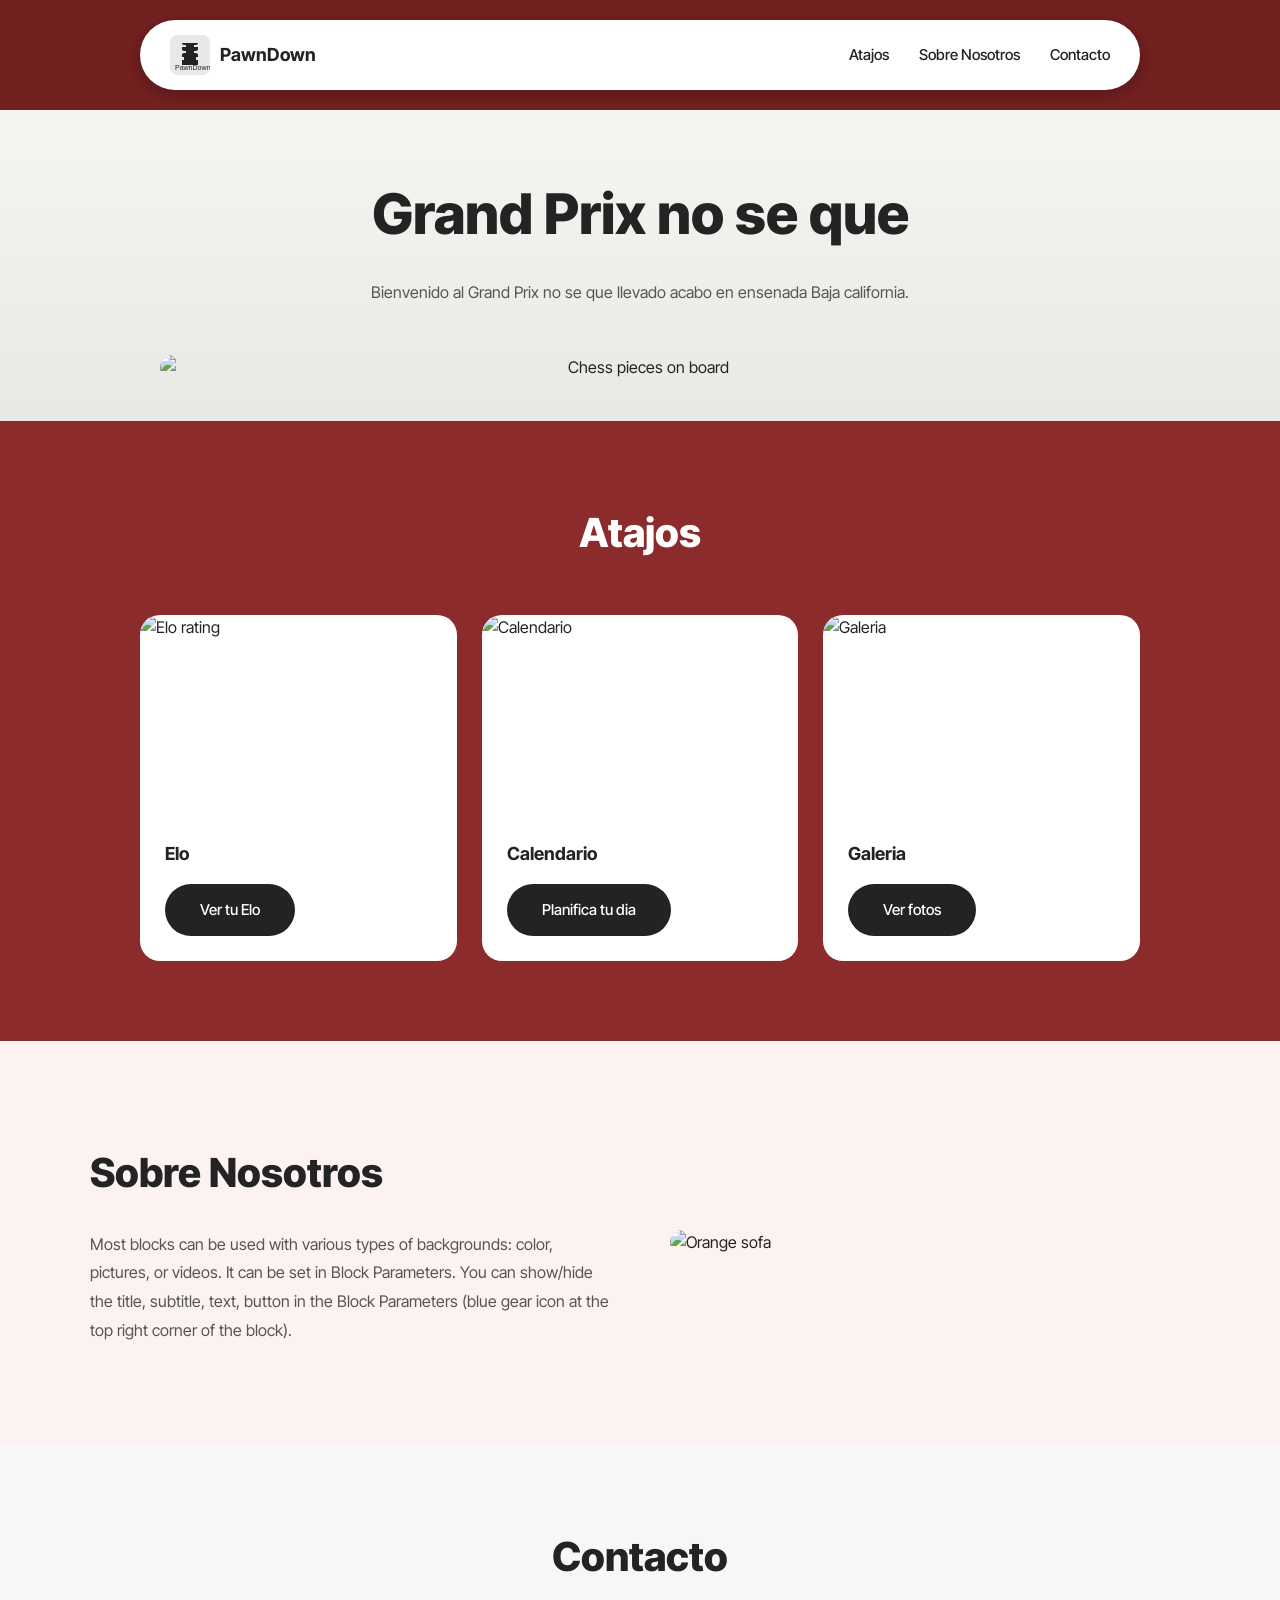
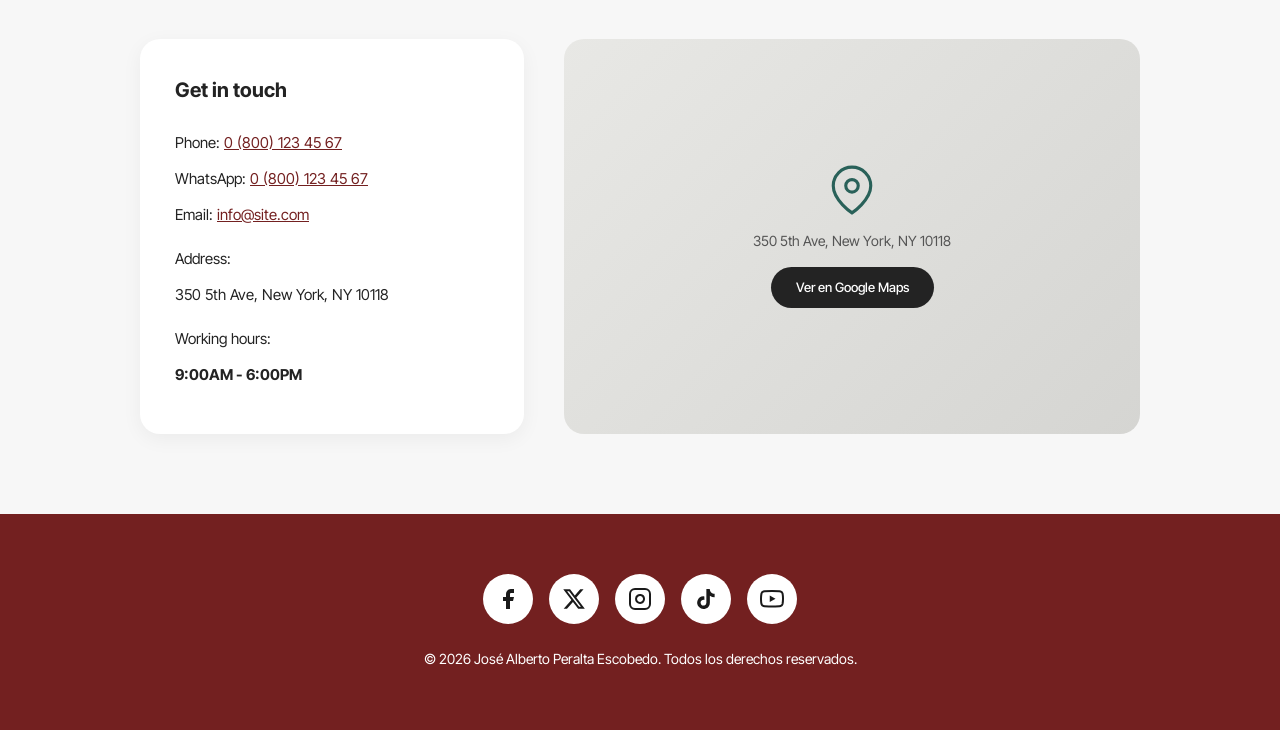
==== index.html @ acad285f "Cambios de diseno, arreglo de visibilidad de toggleMenu" ====
<!DOCTYPE html>
<html lang="es">
<head>
  <meta charset="UTF-8">
  <meta name="viewport" content="width=device-width, initial-scale=1.0">
  <title>Grand Prix - PawnDown</title>
  <link rel="preconnect" href="https://fonts.googleapis.com">
  <link rel="preconnect" href="https://fonts.gstatic.com" crossorigin>
  <link href="https://fonts.googleapis.com/css2?family=Inter+Tight:wght@400;500;600;700;800&display=swap" rel="stylesheet">
  <link rel="stylesheet" href="css/style.css">
  
</head>
<body>
  <!-- Navigation -->
  <nav class="navbar animate-fade-in">
    <a href="#" class="navbar-brand">
      <div class="navbar-logo">
        <svg viewBox="0 0 40 40" fill="none" xmlns="http://www.w3.org/2000/svg">
          <rect width="40" height="40" fill="#e8e8e8"/>
          <path d="M12 30V25H14V22H12V20C12 18.9 12.9 18 14 18H16V16H14C12.9 16 12 15.1 12 14V12H16V10H14C12.9 10 12 9.1 12 8H28C28 9.1 27.1 10 26 10H24V12H28V14C28 15.1 27.1 16 26 16H24V18H26C27.1 18 28 18.9 28 20V22H26V25H28V30H12Z" fill="#232323"/>
          <text x="5" y="35" font-size="7" fill="#232323" font-family="Arial">PawnDown</text>
        </svg>
      </div>
      <span class="navbar-caption">PawnDown</span>
    </a>
    <ul class="nav-links">
      <li><a href="#features">Atajos</a></li>
      <li><a href="#about">Sobre Nosotros</a></li>
      <li><a href="#contact">Contacto</a></li>
    </ul>
    <div class="hamburger" onclick="toggleMenu()">
      <span></span>
      <span></span>
      <span></span>
    </div>
  </nav>

  <!-- Mobile Menu -->
  <div class="mobile-menu" id="mobileMenu">
    <button class="close-menu" onclick="toggleMenu()">&times;</button>
    <a href="#about" onclick="toggleMenu()">Sobre Nosotros</a>
    <a href="#features" onclick="toggleMenu()">Atajos</a>
    <a href="#contact" onclick="toggleMenu()">Contacto</a>
  </div>

  <!-- Hero Section -->
  <section class="hero" id="home">
    <div class="container">
      <h1 class="hero-title animate-fade-in delay-1">Grand Prix no se que</h1>
      <p class="hero-subtitle animate-fade-in delay-2">Bienvenido al Grand Prix no se que llevado acabo en ensenada Baja california.</p>
      <div class="hero-image animate-fade-in delay-4">
        <img src="https://images.unsplash.com/photo-1529699211952-734e80c4d42b?w=960&h=640&fit=crop" alt="Chess pieces on board" loading="lazy">
      </div>
    </div>
  </section>

  <!-- Features Section -->
  <section class="features" id="features">
    <div class="container">
      <h2 class="features-title">Atajos</h2>
      <div class="features-grid">
        <div class="feature-card">
          <div class="feature-image">
            <img src="https://images.unsplash.com/photo-1558618666-fcd25c85cd64?w=400&h=300&fit=crop" alt="Elo rating" loading="lazy">
          </div>
          <div class="feature-content">
            <h3>Elo</h3>
            <a href="tabla.html" class="btn btn-primary">Ver tu Elo</a>
          </div>
        </div>
        <div class="feature-card">
          <div class="feature-image">
            <img src="https://images.unsplash.com/photo-1506784983877-45594efa4cbe?w=400&h=300&fit=crop" alt="Calendario" loading="lazy">
          </div>
          <div class="feature-content">
            <h3>Calendario</h3>
            <a href="calendario.html" class="btn btn-primary">Planifica tu dia</a>
          </div>
        </div>
        <div class="feature-card">
          <div class="feature-image">
            <img src="https://images.unsplash.com/photo-1560472354-b33ff0c44a43?w=400&h=300&fit=crop" alt="Galeria" loading="lazy">
          </div>
          <div class="feature-content">
            <h3>Galeria</h3>
            <a href="galeria.html" class="btn btn-primary">Ver fotos</a>
          </div>
        </div>
      </div>
    </div>
  </section>

  <!-- About Section -->
  <section class="about" id="about">
    <div class="about-grid">
      <div class="about-content">
        <h2>Sobre Nosotros</h2>
        <p>Most blocks can be used with various types of backgrounds: color, pictures, or videos. It can be set in Block Parameters. You can show/hide the title, subtitle, text, button in the Block Parameters (blue gear icon at the top right corner of the block).</p>
      </div>
      <div class="about-image">
        <img src="https://images.unsplash.com/photo-1555041469-a586c61ea9bc?w=600&h=400&fit=crop" alt="Orange sofa" loading="lazy">
      </div>
    </div>
  </section>

  <!-- Contact Section -->
  <section class="contact" id="contact">
    <div class="container">
      <h2 class="contact-title">Contacto</h2>
      <div class="contact-grid">
        <div class="contact-card">
          <h4>Get in touch</h4>
          <ul class="contact-list">
            <li>Phone: <a href="tel:+18001234567">0 (800) 123 45 67</a></li>
            <li>WhatsApp: <a href="https://wa.me/18001234567">0 (800) 123 45 67</a></li>
            <li>Email: <a href="mailto:info@site.com">info@site.com</a></li>
            <li style="margin-top: 20px;">Address:</li>
            <li>350 5th Ave, New York, NY 10118</li>
            <li style="margin-top: 20px;">Working hours:</li>
            <li><strong>9:00AM - 6:00PM</strong></li>
          </ul>
        </div>
        <div class="map-container">
          <div class="map-fallback">
            <svg width="50" height="50" viewBox="0 0 24 24" fill="none" stroke="#296159" stroke-width="1.5">
              <path d="M21 10c0 7-9 13-9 13s-9-6-9-13a9 9 0 0118 0z"/>
              <circle cx="12" cy="10" r="3"/>
            </svg>
            <p style="margin-top: 15px; color: #555; font-size: 14px;">350 5th Ave, New York, NY 10118</p>
            <a href="https://maps.google.com/?q=350+5th+Ave,+New+York,+NY+10118" target="_blank" class="btn btn-primary" style="margin-top: 15px; padding: 10px 25px; font-size: 13px;">Ver en Google Maps</a>
          </div>
        </div>
      </div>
    </div>
  </section>

  <!-- Footer -->
  <footer class="footer">
    <div class="social-links">
                <a href="#" class="social-link">
                    <!-- SVG de Facebook -->
                    <svg xmlns="http://www.w3.org/2000/svg" width="24" height="24" viewBox="0 0 24 24" fill="currentColor"><path d="M18 2h-3a5 5 0 0 0-5 5v3H7v4h3v8h4v-8h3l1-4h-4V7a1 1 0 0 1 1-1h3z"></path></svg>
                </a>
                <a href="#" class="social-link">
                    <!-- SVG de Twitter -->
                    <svg xmlns="http://www.w3.org/2000/svg" width="24" height="24" viewBox="0 0 24 24" fill="currentColor"><path d="M18.244 2.25h3.308l-7.227 8.26 8.502 11.24H16.17l-5.214-6.817L4.99 21.75H1.68l7.73-8.835L1.254 2.25H8.08l4.713 6.231zm-1.161 17.52h1.833L7.084 4.126H5.117z"/></svg>
                </a>
                <a href="https://www.instagram.com/pawndown_oficial/" class="social-link">
                    <!-- SVG de Instagram -->
                    <svg xmlns="http://www.w3.org/2000/svg" width="24" height="24" viewBox="0 0 24 24" fill="currentColor"><rect x="2" y="2" width="20" height="20" rx="5" ry="5" fill="none" stroke="currentColor" stroke-width="2"></rect><path d="M16 11.37A4 4 0 1 1 12.63 8 4 4 0 0 1 16 11.37z" fill="none" stroke="currentColor" stroke-width="2"></path><line x1="17.5" y1="6.5" x2="17.51" y2="6.5" stroke="currentColor" stroke-width="2"></line></svg>
                </a>
                <a href="#" class="social-link">
                    <!-- SVG de TikTok -->
                    <svg xmlns="http://www.w3.org/2000/svg" width="24" height="24" viewBox="0 0 24 24" fill="currentColor"><path d="M19.59 6.69a4.83 4.83 0 0 1-3.77-4.25V2h-3.45v13.67a2.89 2.89 0 0 1-5.2 1.74 2.89 2.89 0 0 1 2.31-4.64 2.93 2.93 0 0 1 .88.13V9.4a6.84 6.84 0 0 0-1-.05A6.33 6.33 0 0 0 5 20.1a6.34 6.34 0 0 0 10.86-4.43v-7a8.16 8.16 0 0 0 4.77 1.52v-3.4a4.85 4.85 0 0 1-1-.1z"/></svg>
                </a>
                <a href="#" class="social-link">
                    <!-- SVG de Youtube-->
                    <svg xmlns="http://www.w3.org/2000/svg" width="24" height="24" viewBox="0 0 24 24" fill="currentColor"><path d="M22.54 6.42a2.78 2.78 0 0 0-1.94-2C18.88 4 12 4 12 4s-6.88 0-8.6.46a2.78 2.78 0 0 0-1.94 2A29 29 0 0 0 1 11.75a29 29 0 0 0 .46 5.33A2.78 2.78 0 0 0 3.4 19c1.72.46 8.6.46 8.6.46s6.88 0 8.6-.46a2.78 2.78 0 0 0 1.94-2 29 29 0 0 0 .46-5.25 29 29 0 0 0-.46-5.33z" fill="none" stroke="currentColor" stroke-width="2"></path><polygon points="9.75 15.02 15.5 11.75 9.75 8.48 9.75 15.02" fill="currentColor"></polygon></svg>
                </a>
            </div>
    <p class="footer-copyright">© 2026 José Alberto Peralta Escobedo. Todos los derechos reservados.</p>
  </footer>
<script src="js/script.js"></script>
</body>
</html>
---- css/style.css ----
:root {
    --color-primary: #8C2B2B;          /* antes #296159 */
    --color-primary-dark: #732020;     /* antes #1d4a44 */
    --color-primary-light: #E57373;    /* antes #3a7d73 */
    --color-background: #fdf2f2;       /* antes #f5f5f2 */
    --color-white: #ffffff;
    --color-black: #1a1a1a;
    --color-text: #333333;
    --color-text-light: #666666;
    --color-border: #e0e0e0;
    --color-accent: #f7f7f7;           /* antes #d0985d */
    --font-family: 'Inter Tight', -apple-system, BlinkMacSystemFont, 'Segoe UI', Roboto, sans-serif;
    --shadow-sm: 0 2px 4px rgba(0, 0, 0, 0.05);
    --shadow-md: 0 4px 12px rgba(0, 0, 0, 0.1);
    --shadow-lg: 0 8px 24px rgba(0, 0, 0, 0.15);
    --radius-sm: 8px;
    --radius-md: 12px;
    --radius-lg: 20px;
    --radius-full: 9999px;
    --transition: all 0.3s ease;
}

* {
  margin: 0;
  padding: 0;
  box-sizing: border-box;
}

html {
  scroll-behavior: smooth;
}

body {
  font-family: 'Inter Tight', sans-serif;
  background-color:#732020;
  color: #232323;
  line-height: 1.6;
  overflow-x: hidden;
}

/* Animations */
@keyframes fadeIn {
  from {
    opacity: 0;
    transform: translateY(20px);
  }
  to {
    opacity: 1;
    transform: translateY(0);
  }
}

.animate-fade-in {
  animation: fadeIn 0.8s ease forwards;
}

.delay-1 { animation-delay: 0.1s; }
.delay-2 { animation-delay: 0.2s; }
.delay-3 { animation-delay: 0.3s; }
.delay-4 { animation-delay: 0.4s; }

/* Container */
.container {
  max-width: 1200px;
  margin: 0 auto;
  padding: 0 20px;
}

/* Navigation */
.navbar {
  background: #fff;
  padding: 15px 30px;
  border-radius: 50px;
  margin: 20px auto;
  max-width: 1000px;
  display: flex;
  justify-content: space-between;
  align-items: center;
  box-shadow: 0 4px 10px 5px rgba(0,0,0,0.15);
  position: sticky;
  top: 20px;
  z-index: 1000;

}

.navbar-brand {
  display: flex;
  align-items: center;
  gap: 10px;
  text-decoration: none;
  color: #232323;
}

.navbar-logo {
  width: 40px;
  height: 40px;
  background: #f0f0f0;
  border-radius: 8px;
  display: flex;
  align-items: center;
  justify-content: center;
  overflow: hidden;
}

.navbar-logo img {
  width: 100%;
  height: 100%;
  object-fit: cover;
}

.navbar-caption {
  font-weight: 700;
  font-size: 18px;
}

.nav-links {
  display: flex;
  gap: 30px;
  list-style: none;
}

.nav-links a {
  text-decoration: none;
  color: #232323;
  font-size: 15px;
  font-weight: 500;
  transition: color 0.3s;
}

.nav-links a:hover {
  color: #A83232;
}

.hamburger {
  display: none;
  flex-direction: column;
  gap: 5px;
  cursor: pointer;
  padding: 5px;
}

.hamburger span {
  width: 25px;
  height: 2px;
  background: #232323;
  transition: all 0.3s;
}

/* Hero Section */
.hero {
  text-align: center;
  padding: 60px 20px 40px;
  background: linear-gradient(180deg, #f5f5f2 0%, #e8e8e5 100%);
}

.hero-title {
  font-size: clamp(2.5rem, 5vw, 3.5rem);
  font-weight: 800;
  margin-bottom: 20px;
  color: #232323;
}

.hero-subtitle {
  font-size: 16px;
  color: #555;
  max-width: 600px;
  margin: 0 auto 30px;
}

.btn {
  display: inline-block;
  padding: 14px 35px;
  border-radius: 50px;
  font-size: 15px;
  font-weight: 500;
  text-decoration: none;
  transition: all 0.3s;
  cursor: pointer;
}

.btn-outline {
  border: 2px solid #232323;
  color: #232323;
  background: transparent;
}

.btn-outline:hover {
  background: #232323;
  color: #fff;
}

.btn-primary {
  background: #232323;
  color: #fff;
  border: none;
}

.btn-primary:hover {
  background: #000;
}

.hero-image {
  margin-top: 50px;
  border-radius: 20px;
  overflow: hidden;
  max-width: 960px;
  margin-left: auto;
  margin-right: auto;
}

.hero-image img {
  width: 100%;
  height: auto;
  display: block;
}

/* Features Section */
.features {
  background: #8C2B2B;
  padding: 80px 20px;
}

.features-title {
  text-align: center;
  font-size: clamp(2rem, 4vw, 2.5rem);
  font-weight: 800;
  color: #fff;
  margin-bottom: 50px;
}

.features-grid {
  display: grid;
  grid-template-columns: repeat(auto-fit, minmax(280px, 1fr));
  gap: 25px;
  max-width: 1000px;
  margin: 0 auto;
}

.feature-card {
  background: #fff;
  border-radius: 20px;
  overflow: hidden;
  transition: transform 0.3s, box-shadow 0.3s;
}

.feature-card:hover {
  transform: translateY(-5px);
  box-shadow: 0 15px 40px rgba(0,0,0,0.15);
}

.feature-image {
  height: 200px;
  overflow: hidden;
}

.feature-image img {
  width: 100%;
  height: 100%;
  object-fit: cover;
  transition: transform 0.3s;
}

.feature-card:hover .feature-image img {
  transform: scale(1.05);
}

.feature-content {
  padding: 25px;
}

.feature-content h3 {
  font-size: 18px;
  font-weight: 700;
  margin-bottom: 15px;
}

/* About Section */
.about {
  background: #fdf2f2;
  padding: 100px 20px;
}

.about-grid {
  display: grid;
  grid-template-columns: 1fr 1fr;
  gap: 60px;
  align-items: center;
  max-width: 1100px;
  margin: 0 auto;
}

.about-content h2 {
  font-size: clamp(2rem, 4vw, 2.5rem);
  font-weight: 800;
  margin-bottom: 25px;
}

.about-content p {
  font-size: 16px;
  color: #555;
  line-height: 1.8;
}

.about-image {
  border-radius: 20px;
  overflow: hidden;
}

.about-image img {
  width: 100%;
  height: auto;
  display: block;
}

/* Contact Section */
.contact {
  padding: 80px 20px;
  background: #f7f7f7
}

.contact-title {
  text-align: center;
  font-size: clamp(2rem, 4vw, 2.5rem);
  font-weight: 800;
  margin-bottom: 50px;
}

.contact-grid {
  display: grid;
  grid-template-columns: 1fr 1.5fr;
  gap: 40px;
  max-width: 1000px;
  margin: 0 auto;
}

.contact-card {
  background: #fff;
  padding: 35px;
  border-radius: 20px;
  box-shadow: 0 5px 20px rgba(0,0,0,0.05);
}

.contact-card h4 {
  font-size: 20px;
  font-weight: 700;
  margin-bottom: 25px;
}

.contact-list {
  list-style: none;
}

.contact-list li {
  margin-bottom: 12px;
  font-size: 15px;
}

.contact-list a {
  color: #732020;
  text-decoration: underline;
}

.contact-list a:hover {
  color: #E57373;
}

.map-container {
  border-radius: 20px;
  overflow: hidden;
  height: 100%;
  min-height: 350px;
}

.map-container iframe {
  width: 100%;
  height: 100%;
  border: none;
}

.map-fallback {
  width: 100%;
  height: 100%;
  background: linear-gradient(135deg, #e8e8e5 0%, #d5d5d2 100%);
  display: flex;
  flex-direction: column;
  align-items: center;
  justify-content: center;
  text-align: center;
  padding: 30px;
}

/* Footer */
.footer {
  background:#732020;
  padding: 60px 20px;
  text-align: center;
}

.social-links {
    display: flex;
    justify-content: center;
    gap: 1rem;
    margin-bottom: 1.5rem;
}

.social-link {
    width: 50px;
    height: 50px;
    display: flex;
    align-items: center;
    justify-content: center;
    background-color: var(--color-white);
    border-radius: var(--radius-full);
    color: var(--color-black);
    transition: var(--transition);
}

.social-link:hover {
    transform: translateY(-3px);
    box-shadow: var(--shadow-md);
}

.social-link svg {
    width: 24px;
    height: 24px;
}

.footer-copyright {
  color: #fff;
  font-size: 14px;
}

/* Mobile Menu */
.mobile-menu {
  display: none;
  position: fixed;
  top: 0;
  left: 0;
  width: 100%;
  height: 100%;
  background: #fff;
  z-index: 999;
  padding: 80px 30px;
  flex-direction: column;
  gap: 30px;
}

.mobile-menu.active {
  display: flex;
}

.mobile-menu a {
  font-size: 24px;
  font-weight: 600;
  color: #232323;
  text-decoration: none;
}

.close-menu {
  position: absolute;
  top: 25px;
  right: 30px;
  font-size: 30px;
  cursor: pointer;
  background: none;
  border: none;
}

/* Responsive */
@media (max-width: 900px) {
  .about-grid {
    grid-template-columns: 1fr;
  }

  .about-image {
    order: -1;
  }

  .contact-grid {
    grid-template-columns: 1fr;
  }
}

@media (max-width: 768px) {
  .navbar {
    margin: 15px;
    padding: 12px 20px;
  }

  .nav-links {
    display: none;
  }

  .hamburger {
    display: flex;
  }

  .hero {
    padding: 40px 20px 30px;
  }

  .hero-title {
    font-size: 2rem;
  }

  .features {
    padding: 60px 20px;
  }

  .features-grid {
    grid-template-columns: 1fr;
    max-width: 400px;
  }

  .about {
    padding: 60px 20px;
  }
}
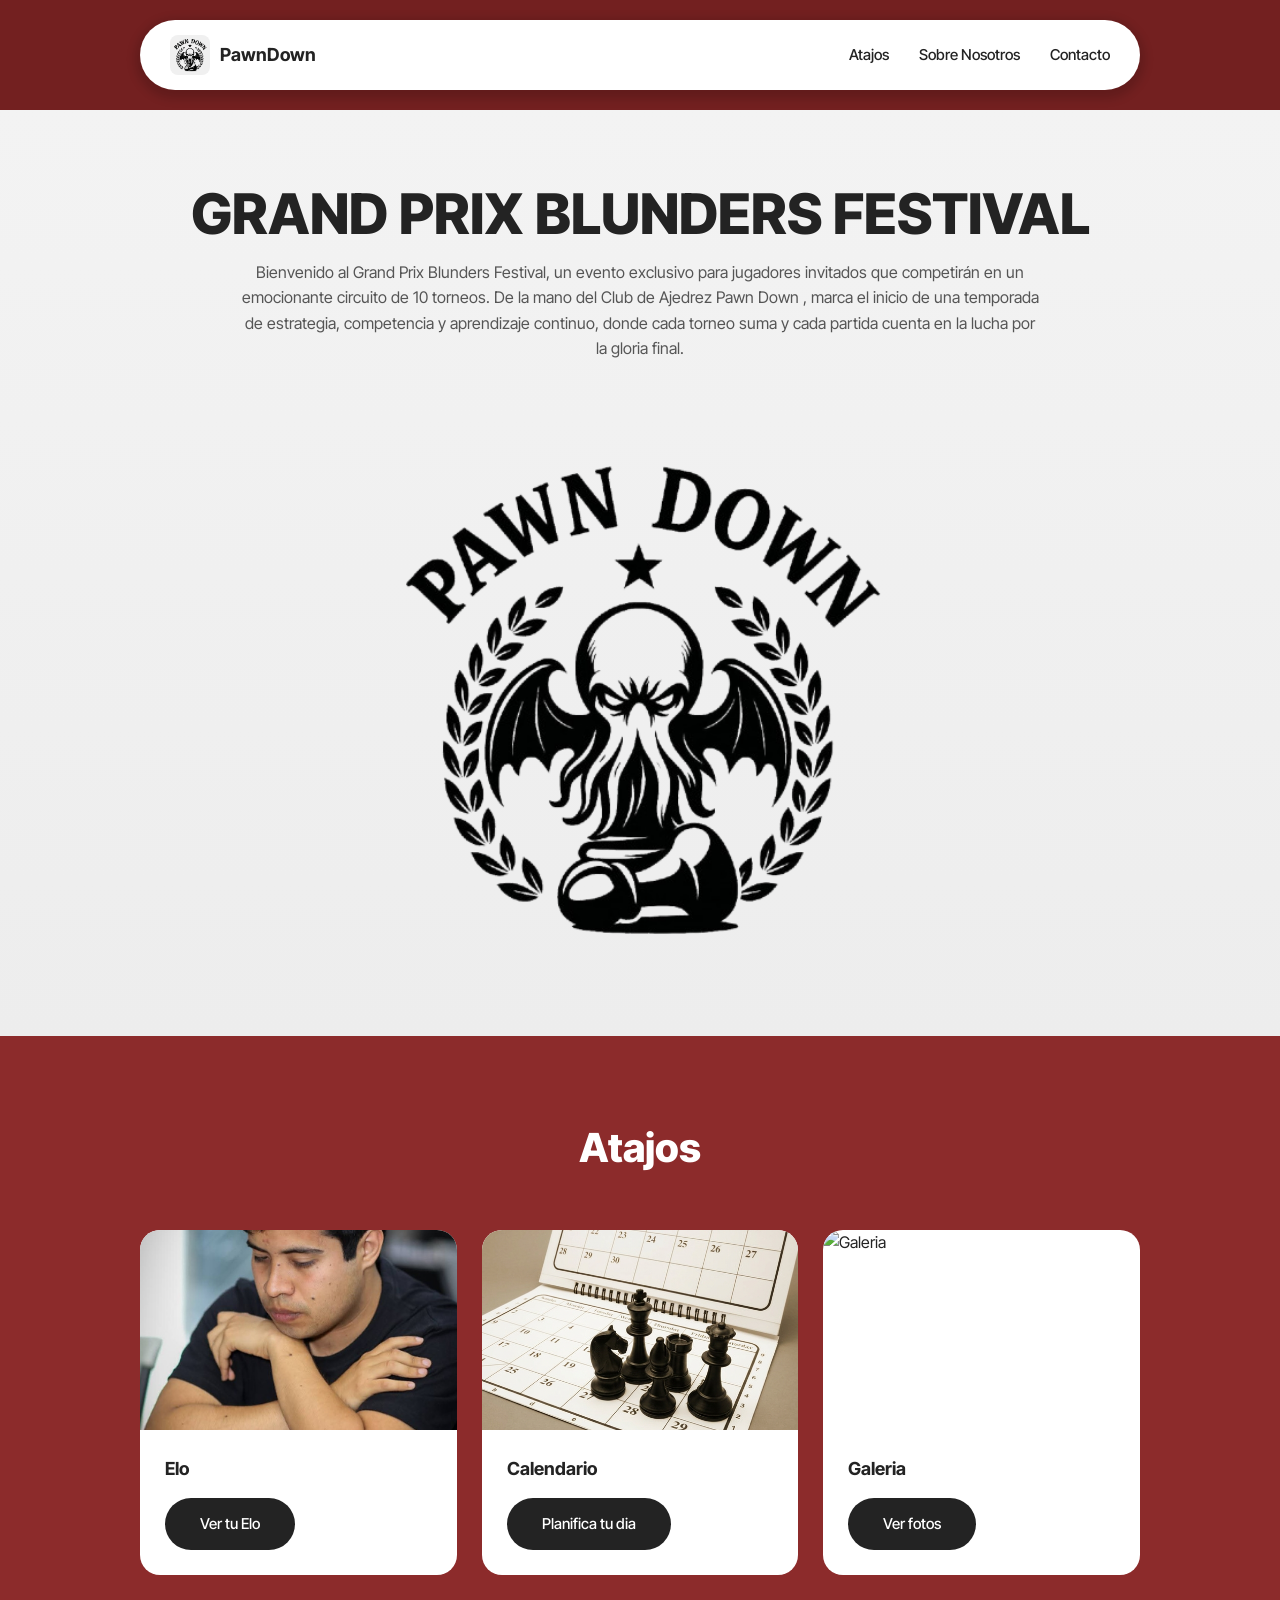
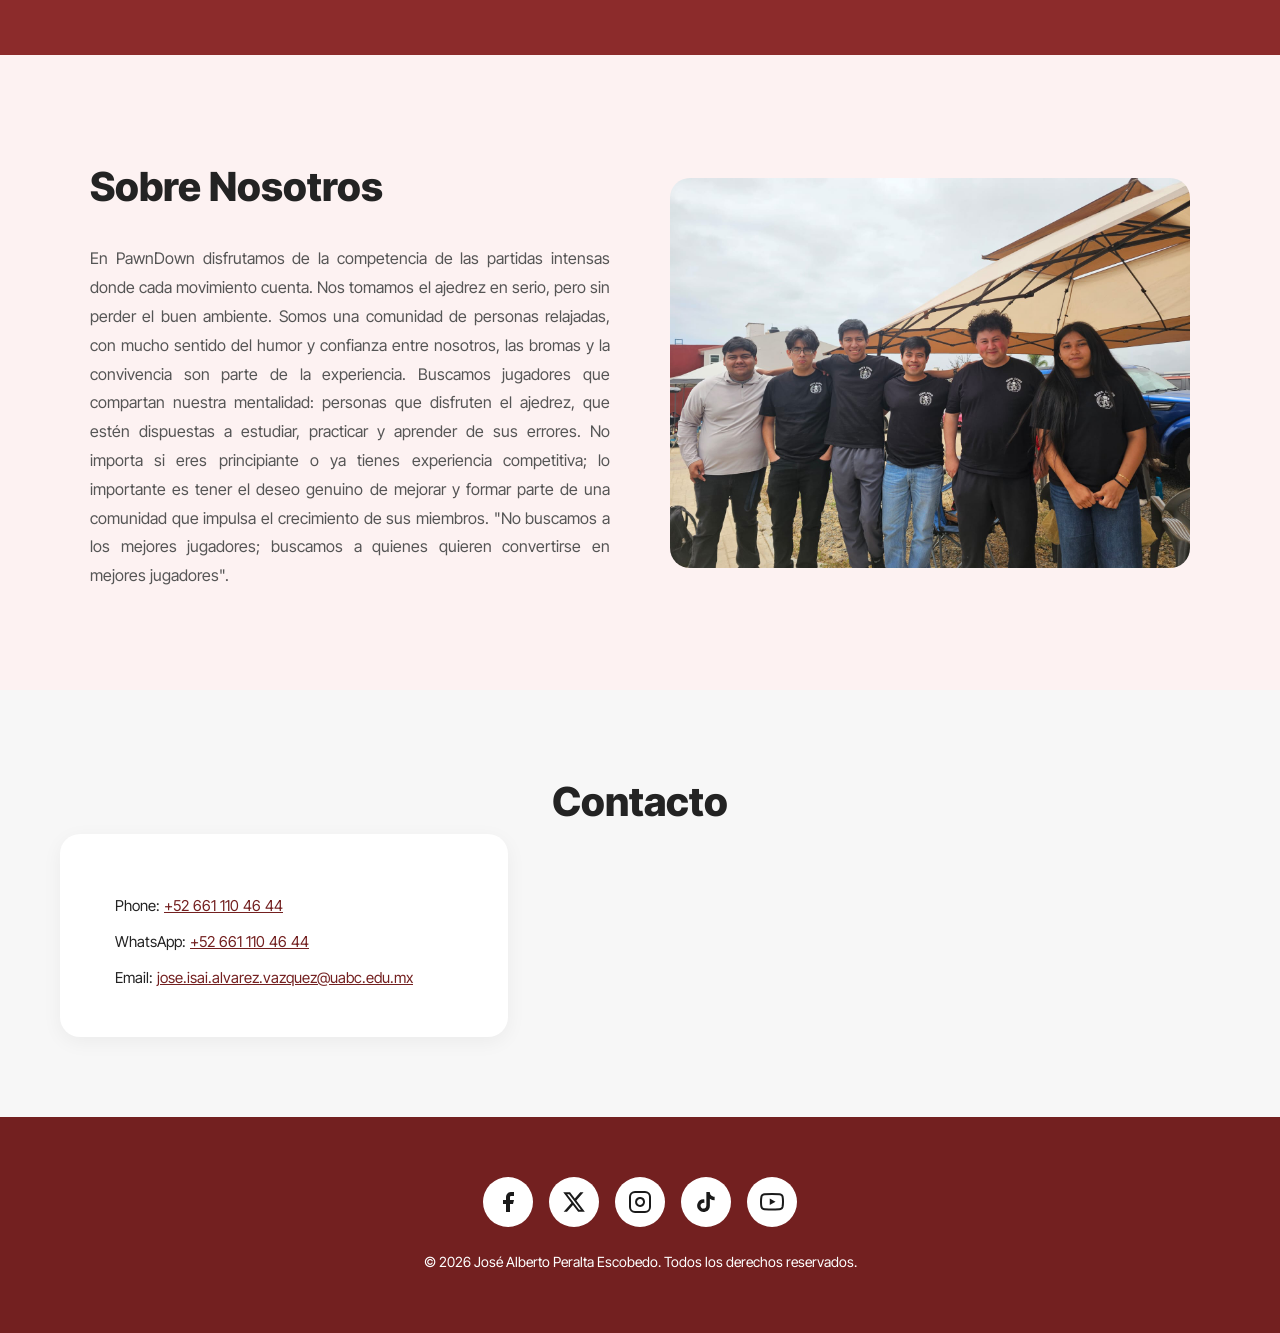
==== commit cadfebfa: "Subiendo Pagina" ====
--- a/index.html
+++ b/index.html
@@ -13,13 +13,9 @@
 <body>
   <!-- Navigation -->
   <nav class="navbar animate-fade-in">
-    <a href="#" class="navbar-brand">
+    <a href="index.html" class="navbar-brand">
       <div class="navbar-logo">
-        <svg viewBox="0 0 40 40" fill="none" xmlns="http://www.w3.org/2000/svg">
-          <rect width="40" height="40" fill="#e8e8e8"/>
-          <path d="M12 30V25H14V22H12V20C12 18.9 12.9 18 14 18H16V16H14C12.9 16 12 15.1 12 14V12H16V10H14C12.9 10 12 9.1 12 8H28C28 9.1 27.1 10 26 10H24V12H28V14C28 15.1 27.1 16 26 16H24V18H26C27.1 18 28 18.9 28 20V22H26V25H28V30H12Z" fill="#232323"/>
-          <text x="5" y="35" font-size="7" fill="#232323" font-family="Arial">PawnDown</text>
-        </svg>
+        <img src="images/logo.png" alt="Logo Pawn Down" class="logo">
       </div>
       <span class="navbar-caption">PawnDown</span>
     </a>
@@ -46,10 +42,14 @@
   <!-- Hero Section -->
   <section class="hero" id="home">
     <div class="container">
-      <h1 class="hero-title animate-fade-in delay-1">Grand Prix no se que</h1>
-      <p class="hero-subtitle animate-fade-in delay-2">Bienvenido al Grand Prix no se que llevado acabo en ensenada Baja california.</p>
+      <h1 class="hero-title animate-fade-in delay-1">GRAND PRIX BLUNDERS FESTIVAL </h1>
+      <p class="hero-subtitle animate-fade-in delay-2">Bienvenido al Grand Prix Blunders Festival, un evento exclusivo para jugadores invitados que competirán
+                                                      en un emocionante circuito de 10 torneos.
+                                                      De la mano del Club de Ajedrez Pawn Down , marca el inicio de una temporada de estrategia, 
+                                                      competencia y aprendizaje continuo, donde cada torneo suma y cada partida cuenta en la lucha por
+                                                      la gloria final.</p>
       <div class="hero-image animate-fade-in delay-4">
-        <img src="https://images.unsplash.com/photo-1529699211952-734e80c4d42b?w=960&h=640&fit=crop" alt="Chess pieces on board" loading="lazy">
+        <img src="images/logo.png" alt="Logo Pawn Down"  width="100">
       </div>
     </div>
   </section>
@@ -61,7 +61,7 @@
       <div class="features-grid">
         <div class="feature-card">
           <div class="feature-image">
-            <img src="https://images.unsplash.com/photo-1558618666-fcd25c85cd64?w=400&h=300&fit=crop" alt="Elo rating" loading="lazy">
+              <img src="images/miguelelo.jpeg" alt="elo" >
           </div>
           <div class="feature-content">
             <h3>Elo</h3>
@@ -70,7 +70,7 @@
         </div>
         <div class="feature-card">
           <div class="feature-image">
-            <img src="https://images.unsplash.com/photo-1506784983877-45594efa4cbe?w=400&h=300&fit=crop" alt="Calendario" loading="lazy">
+            <img src="images/calendario.png" alt="elo" >
           </div>
           <div class="feature-content">
             <h3>Calendario</h3>
@@ -79,7 +79,7 @@
         </div>
         <div class="feature-card">
           <div class="feature-image">
-            <img src="https://images.unsplash.com/photo-1560472354-b33ff0c44a43?w=400&h=300&fit=crop" alt="Galeria" loading="lazy">
+            <img src="https://images.unsplash.com/photo-1586165368502-1bad197a6461?w=800&q=80"" alt="Galeria" loading="lazy">
           </div>
           <div class="feature-content">
             <h3>Galeria</h3>
@@ -95,10 +95,18 @@
     <div class="about-grid">
       <div class="about-content">
         <h2>Sobre Nosotros</h2>
-        <p>Most blocks can be used with various types of backgrounds: color, pictures, or videos. It can be set in Block Parameters. You can show/hide the title, subtitle, text, button in the Block Parameters (blue gear icon at the top right corner of the block).</p>
+          <div class="aboutus"><p>
+            En PawnDown disfrutamos de la competencia de las partidas intensas donde cada movimiento cuenta.
+            Nos tomamos el ajedrez en serio, pero sin perder el buen ambiente. Somos una comunidad de personas
+            relajadas, con mucho sentido del humor y confianza entre nosotros, las bromas y la convivencia son parte de la experiencia.
+            Buscamos jugadores que compartan nuestra mentalidad: personas que disfruten el ajedrez, que estén dispuestas a estudiar,
+            practicar y aprender de sus errores. No importa si eres principiante o ya tienes experiencia competitiva; lo importante es
+            tener el deseo genuino de mejorar y formar parte de una comunidad que impulsa el crecimiento de sus miembros.
+            "No buscamos a los mejores jugadores; buscamos a quienes quieren convertirse en mejores jugadores".</p>
+        </div>
       </div>
       <div class="about-image">
-        <img src="https://images.unsplash.com/photo-1555041469-a586c61ea9bc?w=600&h=400&fit=crop" alt="Orange sofa" loading="lazy">
+        <img src="images/pawndown.jpeg" alt="El pawndown" class="image">
       </div>
     </div>
   </section>
@@ -109,17 +117,19 @@
       <h2 class="contact-title">Contacto</h2>
       <div class="contact-grid">
         <div class="contact-card">
-          <h4>Get in touch</h4>
-          <ul class="contact-list">
-            <li>Phone: <a href="tel:+18001234567">0 (800) 123 45 67</a></li>
-            <li>WhatsApp: <a href="https://wa.me/18001234567">0 (800) 123 45 67</a></li>
-            <li>Email: <a href="mailto:info@site.com">info@site.com</a></li>
-            <li style="margin-top: 20px;">Address:</li>
-            <li>350 5th Ave, New York, NY 10118</li>
-            <li style="margin-top: 20px;">Working hours:</li>
-            <li><strong>9:00AM - 6:00PM</strong></li>
-          </ul>
+          <h4></h4>
+          <div class="container">
+              <div class="columna1">
+                <ul class="contact-list">
+                  <li>Phone: <a href="tel:">+52 661 110 46 44</a></li>
+                  <li>WhatsApp: <a href="https://wa.me/6611104644">+52 661 110 46 44</a></li>
+                  <li>Email: <a href="jose.isai.alvarez.vazquez@uabc.edu.mx">jose.isai.alvarez.vazquez@uabc.edu.mx</a></li>
+                </ul>
+              </div> 
+          </div>
+          
         </div>
+        <!-- 
         <div class="map-container">
           <div class="map-fallback">
             <svg width="50" height="50" viewBox="0 0 24 24" fill="none" stroke="#296159" stroke-width="1.5">
@@ -129,6 +139,7 @@
             <p style="margin-top: 15px; color: #555; font-size: 14px;">350 5th Ave, New York, NY 10118</p>
             <a href="https://maps.google.com/?q=350+5th+Ave,+New+York,+NY+10118" target="_blank" class="btn btn-primary" style="margin-top: 15px; padding: 10px 25px; font-size: 13px;">Ver en Google Maps</a>
           </div>
+          -->
         </div>
       </div>
     </div>
--- a/css/style.css
+++ b/css/style.css
@@ -2,7 +2,7 @@
     --color-primary: #8C2B2B;          /* antes #296159 */
     --color-primary-dark: #732020;     /* antes #1d4a44 */
     --color-primary-light: #E57373;    /* antes #3a7d73 */
-    --color-background: #fdf2f2;       /* antes #f5f5f2 */
+    --color-background: #d9d9d9;       /* antes #f5f5f2 */
     --color-white: #ffffff;
     --color-black: #1a1a1a;
     --color-text: #333333;
@@ -150,20 +150,20 @@
 .hero {
   text-align: center;
   padding: 60px 20px 40px;
-  background: linear-gradient(180deg, #f5f5f2 0%, #e8e8e5 100%);
+  background: linear-gradient(180deg, #f3f3f3 0%, #ededed 100%);
 }
 
 .hero-title {
   font-size: clamp(2.5rem, 5vw, 3.5rem);
   font-weight: 800;
-  margin-bottom: 20px;
+  margin-bottom: 2-10px;
   color: #232323;
 }
 
 .hero-subtitle {
   font-size: 16px;
   color: #555;
-  max-width: 600px;
+  max-width: 800px;
   margin: 0 auto 30px;
 }
 
@@ -188,6 +188,15 @@
   background: #232323;
   color: #fff;
 }
+.caja{
+  width: 370px;      /* tamaño de tu contenedor */
+  height: 200px;
+  overflow: hidden;  /* recorta lo que se salga */
+}
+.caja img {
+  transform: translateY(-3px);
+  transform: translateX(-50px);
+}
 
 .btn-primary {
   background: #232323;
@@ -209,9 +218,9 @@
 }
 
 .hero-image img {
-  width: 100%;
+  width: 60%;
   height: auto;
-  display: block;
+
 }
 
 /* Features Section */
@@ -293,6 +302,7 @@
   font-size: clamp(2rem, 4vw, 2.5rem);
   font-weight: 800;
   margin-bottom: 25px;
+  text-align: justify;
 }
 
 .about-content p {
@@ -322,14 +332,14 @@
   text-align: center;
   font-size: clamp(2rem, 4vw, 2.5rem);
   font-weight: 800;
-  margin-bottom: 50px;
+  margin-bottom: 0px;
 }
 
 .contact-grid {
   display: grid;
   grid-template-columns: 1fr 1.5fr;
   gap: 40px;
-  max-width: 1000px;
+  max-width: 1200px;
   margin: 0 auto;
 }
 
@@ -388,7 +398,9 @@
   text-align: center;
   padding: 30px;
 }
-
+.aboutus{
+  text-align: justify;
+}
 /* Footer */
 .footer {
   background:#732020;
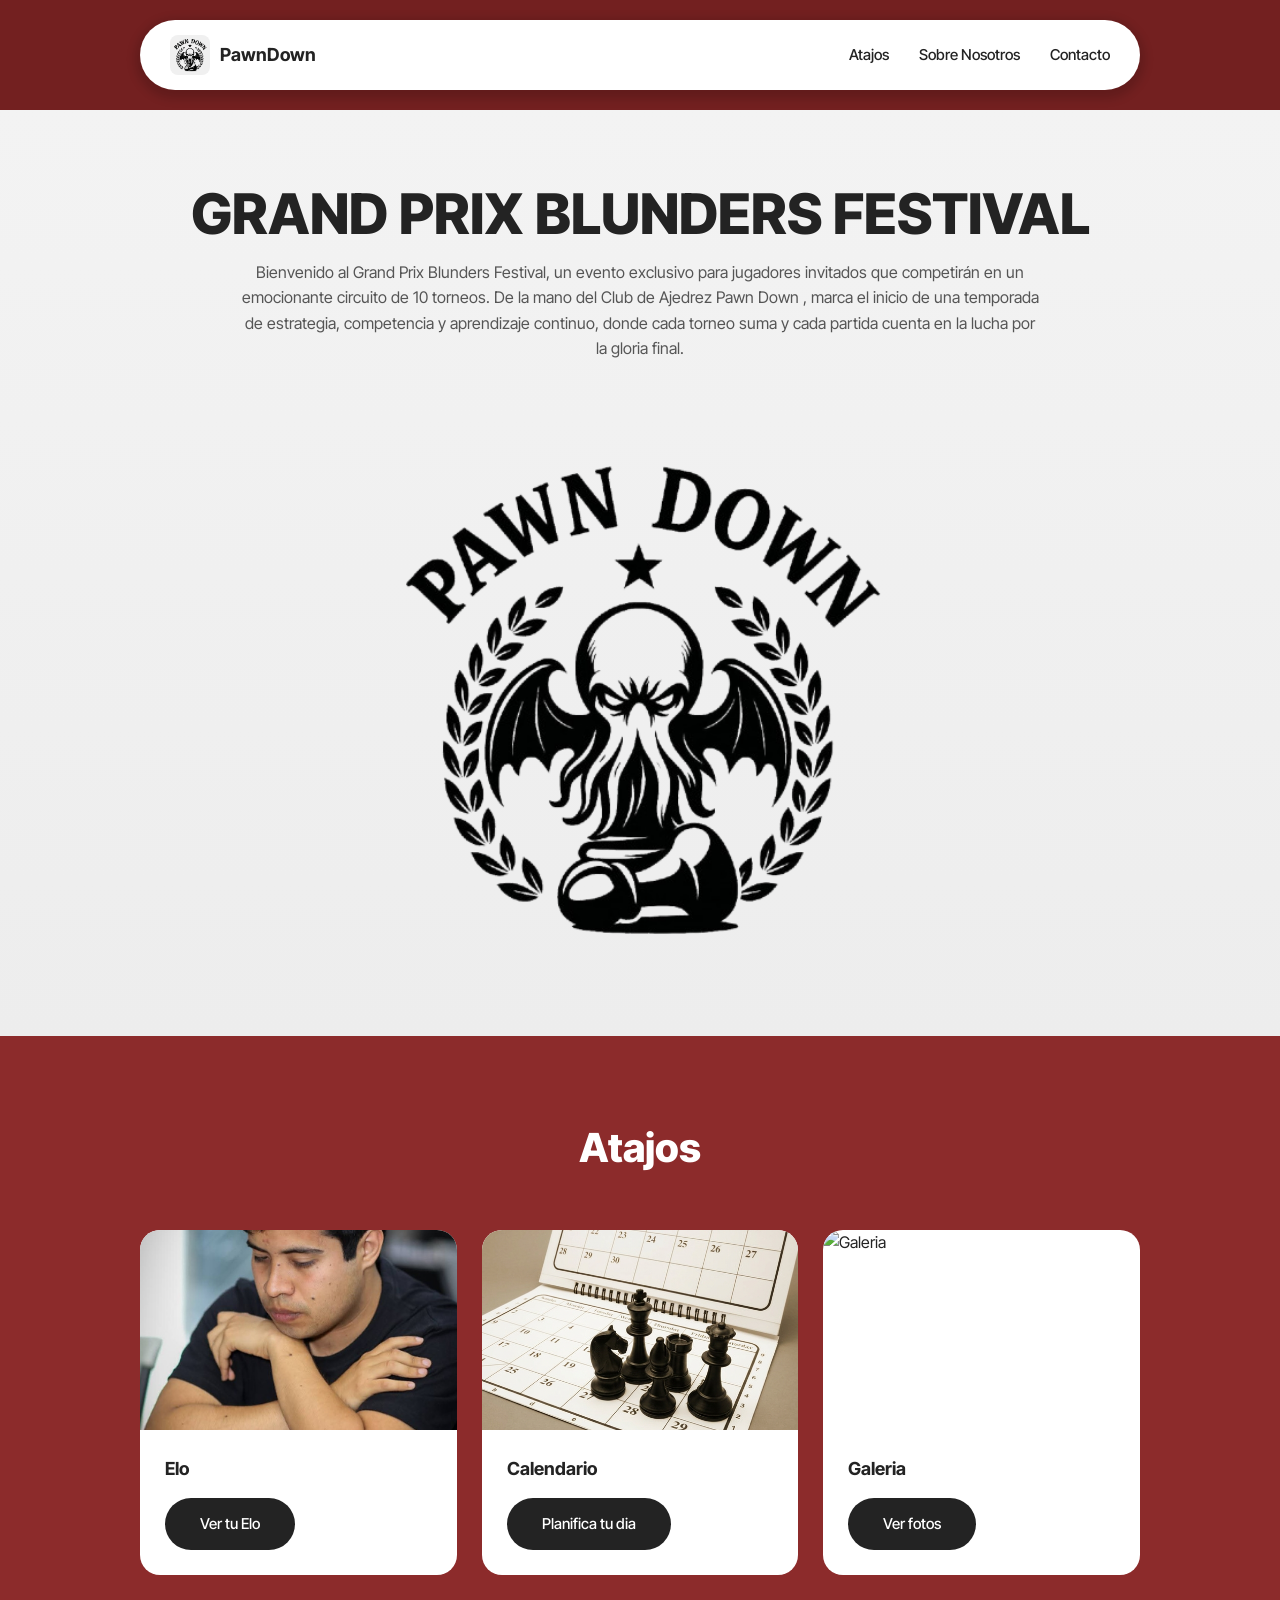
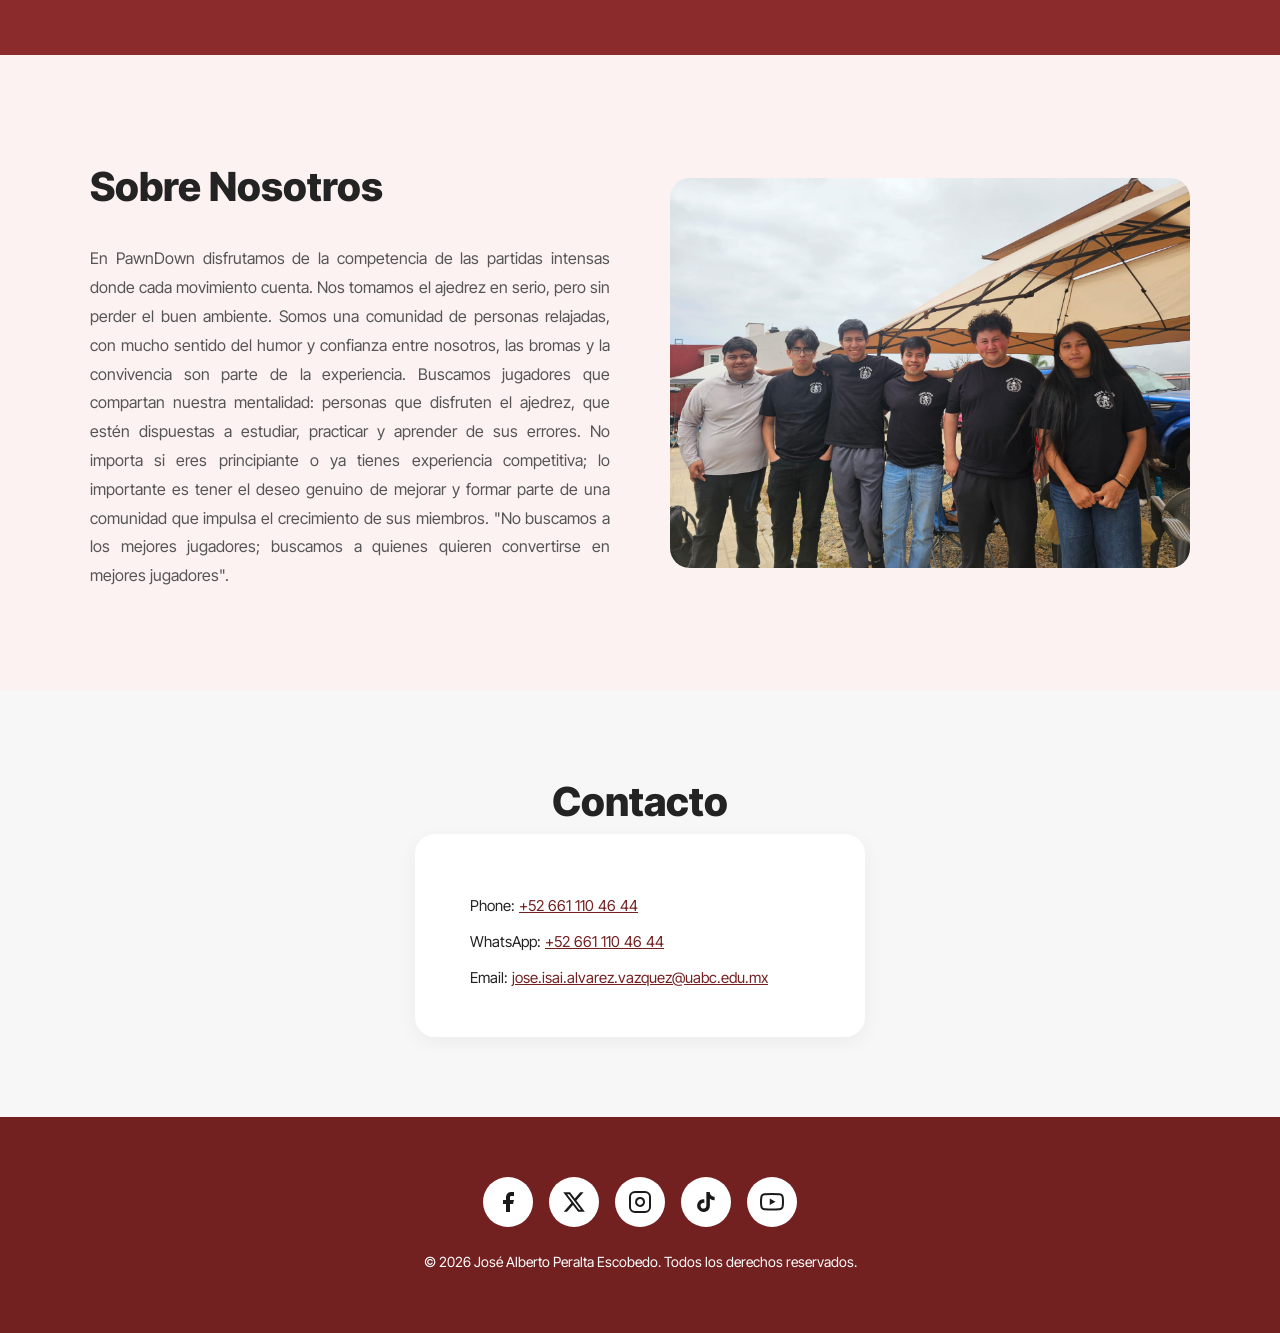
==== commit b74ba67c: "fb" ====
--- a/index.html
+++ b/index.html
@@ -150,7 +150,7 @@
     <div class="social-links">
                 <a href="#" class="social-link">
                     <!-- SVG de Facebook -->
-                    <svg xmlns="http://www.w3.org/2000/svg" width="24" height="24" viewBox="0 0 24 24" fill="currentColor"><path d="M18 2h-3a5 5 0 0 0-5 5v3H7v4h3v8h4v-8h3l1-4h-4V7a1 1 0 0 1 1-1h3z"></path></svg>
+                    <svg xmlns="https://www.facebook.com/profile.php?id=61580158576814" width="24" height="24" viewBox="0 0 24 24" fill="currentColor"><path d="M18 2h-3a5 5 0 0 0-5 5v3H7v4h3v8h4v-8h3l1-4h-4V7a1 1 0 0 1 1-1h3z"></path></svg>
                 </a>
                 <a href="#" class="social-link">
                     <!-- SVG de Twitter -->
--- a/css/style.css
+++ b/css/style.css
@@ -336,24 +336,36 @@
 }
 
 .contact-grid {
-  display: grid;
-  grid-template-columns: 1fr 1.5fr;
+  /*display: grid;
+  grid-template-columns: 1fr 1.5fr;*/
   gap: 40px;
   max-width: 1200px;
   margin: 0 auto;
+  align-items: center;
+  display: flex;
+  justify-content: center; /* centra horizontalmente */
+  align-items: center;     
 }
 
 .contact-card {
   background: #fff;
+  width: 450px;
   padding: 35px;
   border-radius: 20px;
   box-shadow: 0 5px 20px rgba(0,0,0,0.05);
 }
+@media (max-width: 400px) {
+  .contact-card {
+    max-width: 320px;   /* límite de ancho */
+    margin: 0 auto;     /* centrar la tarjeta */
+    word-break: break-all;
+  }}
 
 .contact-card h4 {
   font-size: 20px;
   font-weight: 700;
   margin-bottom: 25px;
+  word-break: break-all;
 }
 
 .contact-list {
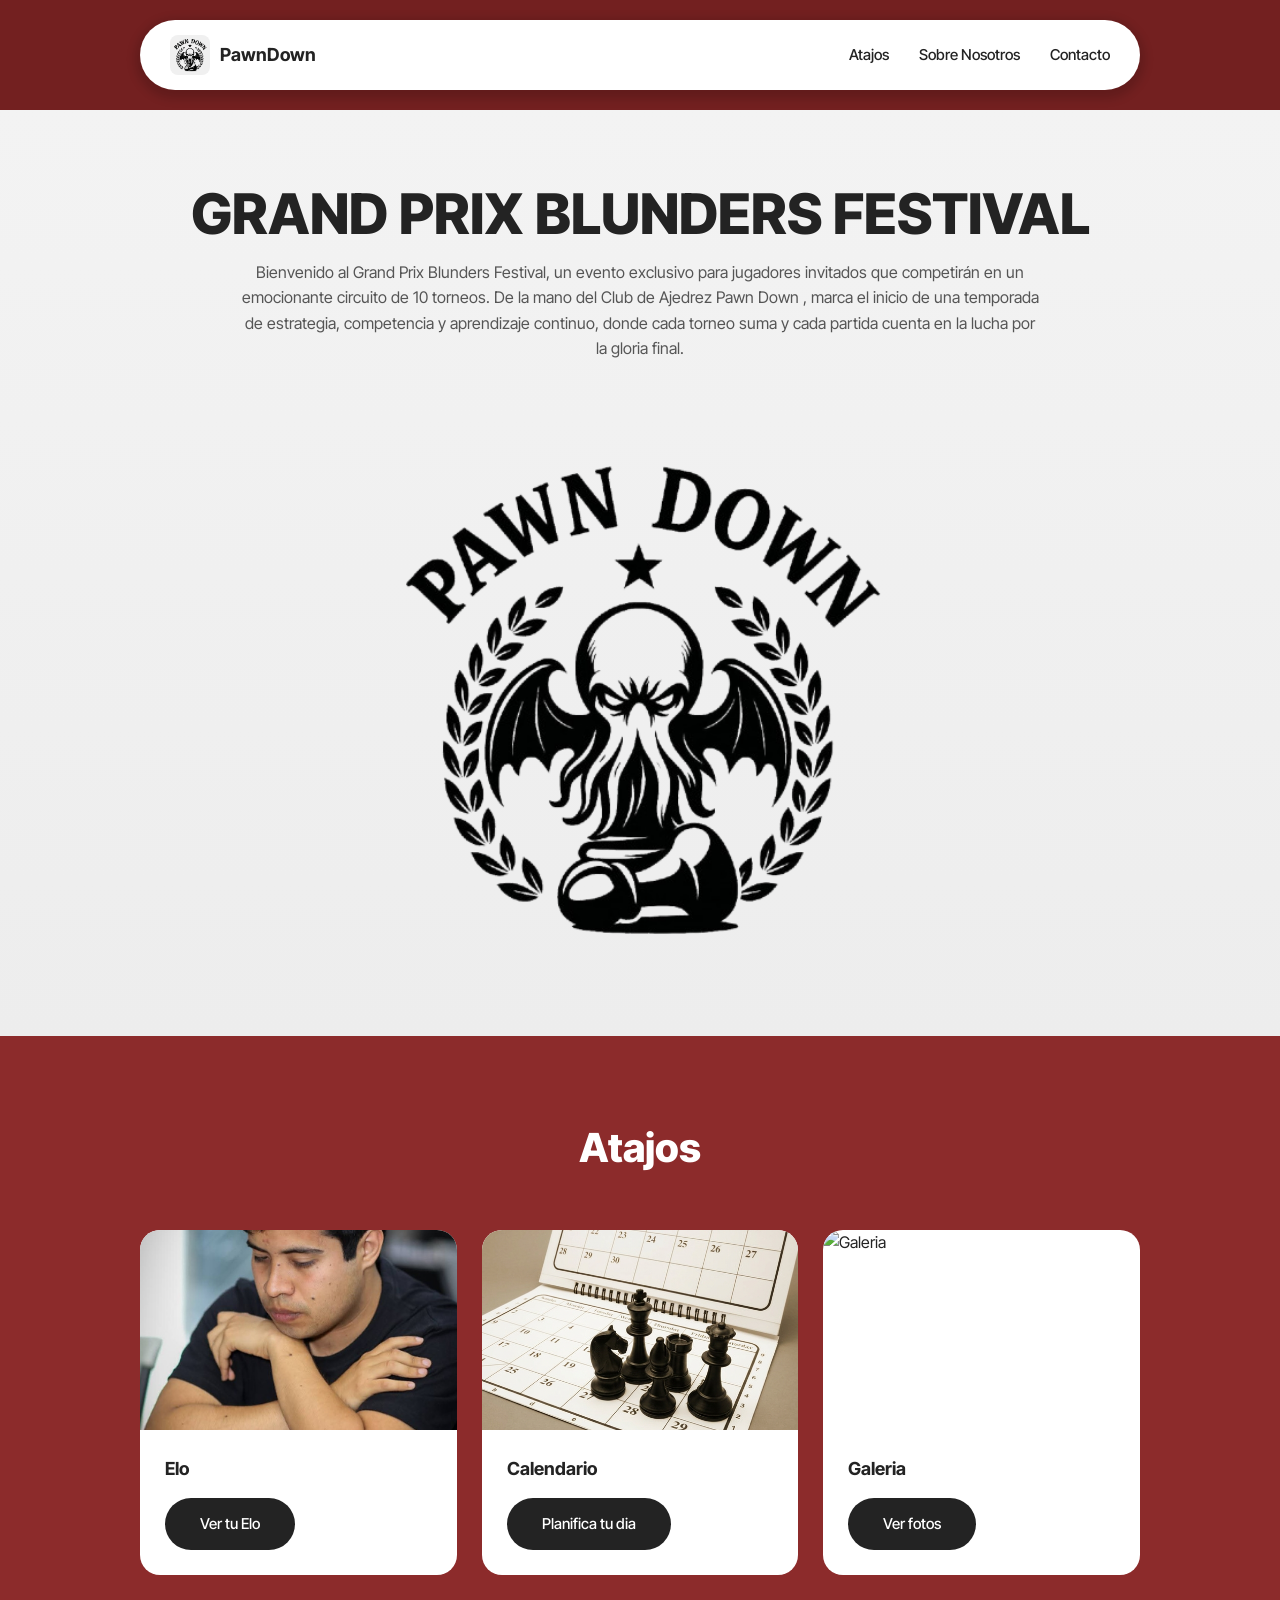
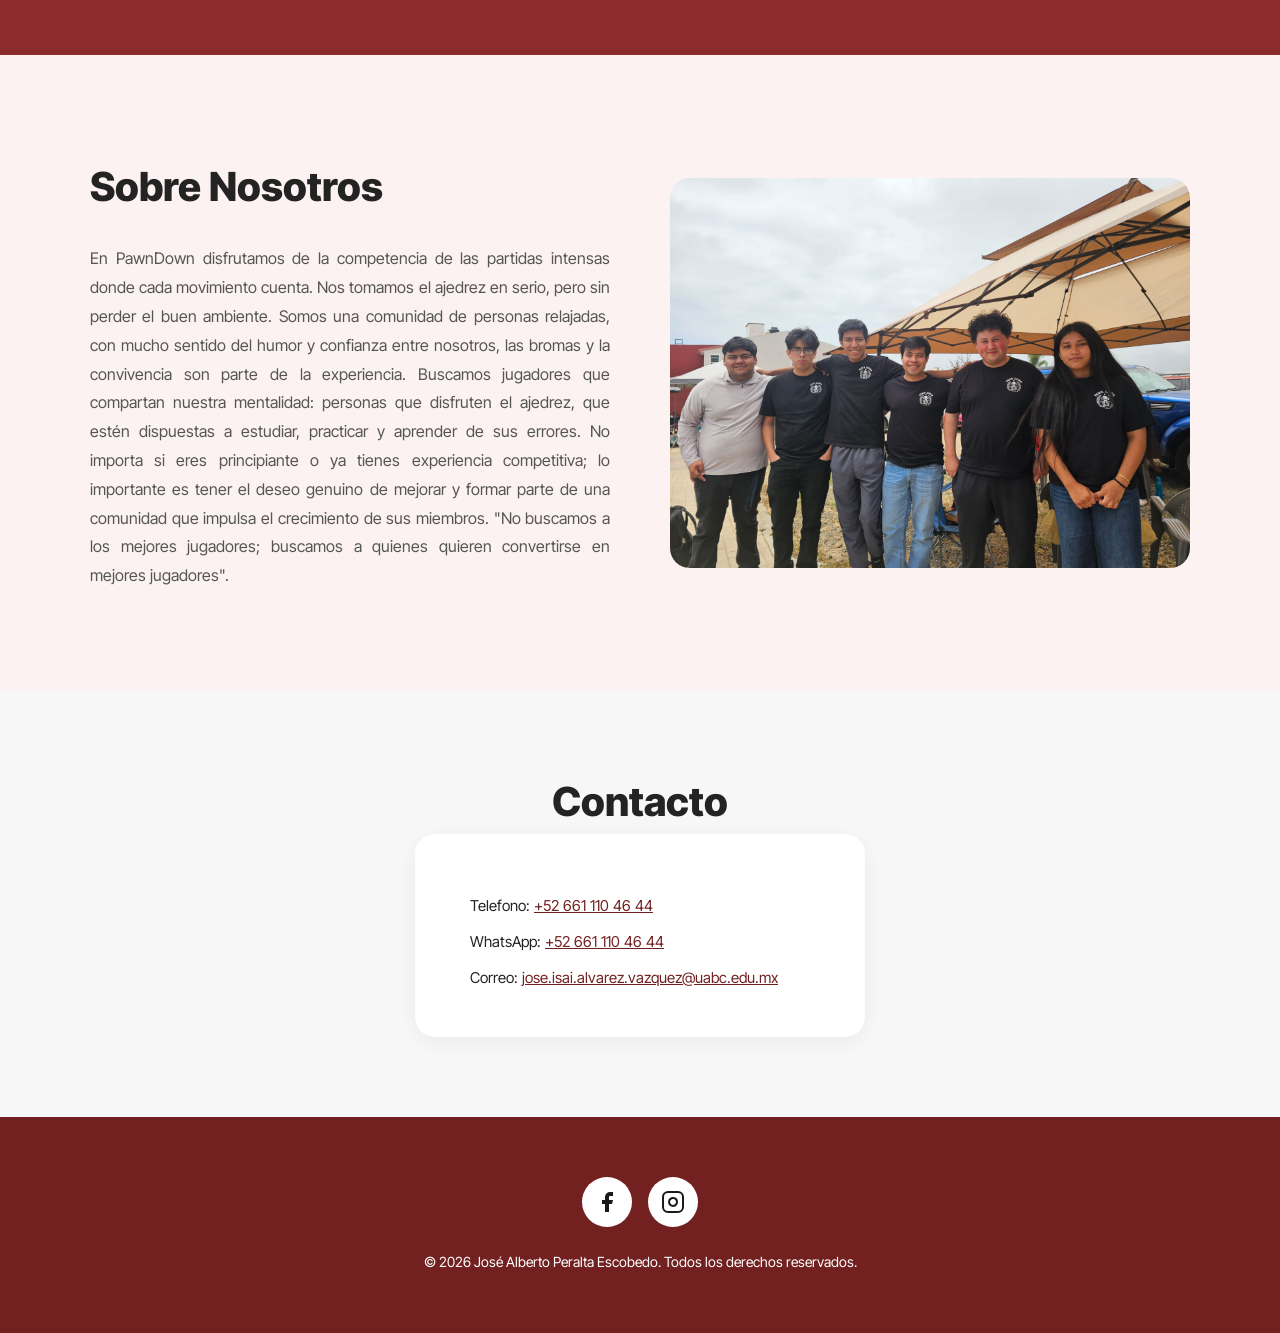
==== commit ee252b4c: "torneo resultados" ====
--- a/index.html
+++ b/index.html
@@ -121,9 +121,9 @@
           <div class="container">
               <div class="columna1">
                 <ul class="contact-list">
-                  <li>Phone: <a href="tel:">+52 661 110 46 44</a></li>
+                  <li>Telefono: <a href="tel:">+52 661 110 46 44</a></li>
                   <li>WhatsApp: <a href="https://wa.me/6611104644">+52 661 110 46 44</a></li>
-                  <li>Email: <a href="jose.isai.alvarez.vazquez@uabc.edu.mx">jose.isai.alvarez.vazquez@uabc.edu.mx</a></li>
+                  <li>Correo: <a href="jose.isai.alvarez.vazquez@uabc.edu.mx">jose.isai.alvarez.vazquez@uabc.edu.mx</a></li>
                 </ul>
               </div> 
           </div>
@@ -148,26 +148,26 @@
   <!-- Footer -->
   <footer class="footer">
     <div class="social-links">
-                <a href="#" class="social-link">
+                <a href="https://www.facebook.com/profile.php?id=61580158576814" class="social-link">
                     <!-- SVG de Facebook -->
-                    <svg xmlns="https://www.facebook.com/profile.php?id=61580158576814" width="24" height="24" viewBox="0 0 24 24" fill="currentColor"><path d="M18 2h-3a5 5 0 0 0-5 5v3H7v4h3v8h4v-8h3l1-4h-4V7a1 1 0 0 1 1-1h3z"></path></svg>
+                    <svg xmlns="" width="24" height="24" viewBox="0 0 24 24" fill="currentColor"><path d="M18 2h-3a5 5 0 0 0-5 5v3H7v4h3v8h4v-8h3l1-4h-4V7a1 1 0 0 1 1-1h3z"></path></svg>
                 </a>
-                <a href="#" class="social-link">
+                <!-- <a href="#" class="social-link">-->
                     <!-- SVG de Twitter -->
-                    <svg xmlns="http://www.w3.org/2000/svg" width="24" height="24" viewBox="0 0 24 24" fill="currentColor"><path d="M18.244 2.25h3.308l-7.227 8.26 8.502 11.24H16.17l-5.214-6.817L4.99 21.75H1.68l7.73-8.835L1.254 2.25H8.08l4.713 6.231zm-1.161 17.52h1.833L7.084 4.126H5.117z"/></svg>
-                </a>
+                    <!-- <svg xmlns="http://www.w3.org/2000/svg" width="24" height="24" viewBox="0 0 24 24" fill="currentColor"><path d="M18.244 2.25h3.308l-7.227 8.26 8.502 11.24H16.17l-5.214-6.817L4.99 21.75H1.68l7.73-8.835L1.254 2.25H8.08l4.713 6.231zm-1.161 17.52h1.833L7.084 4.126H5.117z"/></svg>
+                </a> -->
                 <a href="https://www.instagram.com/pawndown_oficial/" class="social-link">
                     <!-- SVG de Instagram -->
                     <svg xmlns="http://www.w3.org/2000/svg" width="24" height="24" viewBox="0 0 24 24" fill="currentColor"><rect x="2" y="2" width="20" height="20" rx="5" ry="5" fill="none" stroke="currentColor" stroke-width="2"></rect><path d="M16 11.37A4 4 0 1 1 12.63 8 4 4 0 0 1 16 11.37z" fill="none" stroke="currentColor" stroke-width="2"></path><line x1="17.5" y1="6.5" x2="17.51" y2="6.5" stroke="currentColor" stroke-width="2"></line></svg>
                 </a>
-                <a href="#" class="social-link">
+                <!--<a href="#" class="social-link">-->
                     <!-- SVG de TikTok -->
-                    <svg xmlns="http://www.w3.org/2000/svg" width="24" height="24" viewBox="0 0 24 24" fill="currentColor"><path d="M19.59 6.69a4.83 4.83 0 0 1-3.77-4.25V2h-3.45v13.67a2.89 2.89 0 0 1-5.2 1.74 2.89 2.89 0 0 1 2.31-4.64 2.93 2.93 0 0 1 .88.13V9.4a6.84 6.84 0 0 0-1-.05A6.33 6.33 0 0 0 5 20.1a6.34 6.34 0 0 0 10.86-4.43v-7a8.16 8.16 0 0 0 4.77 1.52v-3.4a4.85 4.85 0 0 1-1-.1z"/></svg>
-                </a>
-                <a href="#" class="social-link">
+                    <!--<svg xmlns="http://www.w3.org/2000/svg" width="24" height="24" viewBox="0 0 24 24" fill="currentColor"><path d="M19.59 6.69a4.83 4.83 0 0 1-3.77-4.25V2h-3.45v13.67a2.89 2.89 0 0 1-5.2 1.74 2.89 2.89 0 0 1 2.31-4.64 2.93 2.93 0 0 1 .88.13V9.4a6.84 6.84 0 0 0-1-.05A6.33 6.33 0 0 0 5 20.1a6.34 6.34 0 0 0 10.86-4.43v-7a8.16 8.16 0 0 0 4.77 1.52v-3.4a4.85 4.85 0 0 1-1-.1z"/></svg>
+                </a>-->
+                <!--<a href="#" class="social-link">-->
                     <!-- SVG de Youtube-->
-                    <svg xmlns="http://www.w3.org/2000/svg" width="24" height="24" viewBox="0 0 24 24" fill="currentColor"><path d="M22.54 6.42a2.78 2.78 0 0 0-1.94-2C18.88 4 12 4 12 4s-6.88 0-8.6.46a2.78 2.78 0 0 0-1.94 2A29 29 0 0 0 1 11.75a29 29 0 0 0 .46 5.33A2.78 2.78 0 0 0 3.4 19c1.72.46 8.6.46 8.6.46s6.88 0 8.6-.46a2.78 2.78 0 0 0 1.94-2 29 29 0 0 0 .46-5.25 29 29 0 0 0-.46-5.33z" fill="none" stroke="currentColor" stroke-width="2"></path><polygon points="9.75 15.02 15.5 11.75 9.75 8.48 9.75 15.02" fill="currentColor"></polygon></svg>
-                </a>
+                    <!--<svg xmlns="http://www.w3.org/2000/svg" width="24" height="24" viewBox="0 0 24 24" fill="currentColor"><path d="M22.54 6.42a2.78 2.78 0 0 0-1.94-2C18.88 4 12 4 12 4s-6.88 0-8.6.46a2.78 2.78 0 0 0-1.94 2A29 29 0 0 0 1 11.75a29 29 0 0 0 .46 5.33A2.78 2.78 0 0 0 3.4 19c1.72.46 8.6.46 8.6.46s6.88 0 8.6-.46a2.78 2.78 0 0 0 1.94-2 29 29 0 0 0 .46-5.25 29 29 0 0 0-.46-5.33z" fill="none" stroke="currentColor" stroke-width="2"></path><polygon points="9.75 15.02 15.5 11.75 9.75 8.48 9.75 15.02" fill="currentColor"></polygon></svg>
+                </a>-->
             </div>
     <p class="footer-copyright">© 2026 José Alberto Peralta Escobedo. Todos los derechos reservados.</p>
   </footer>
